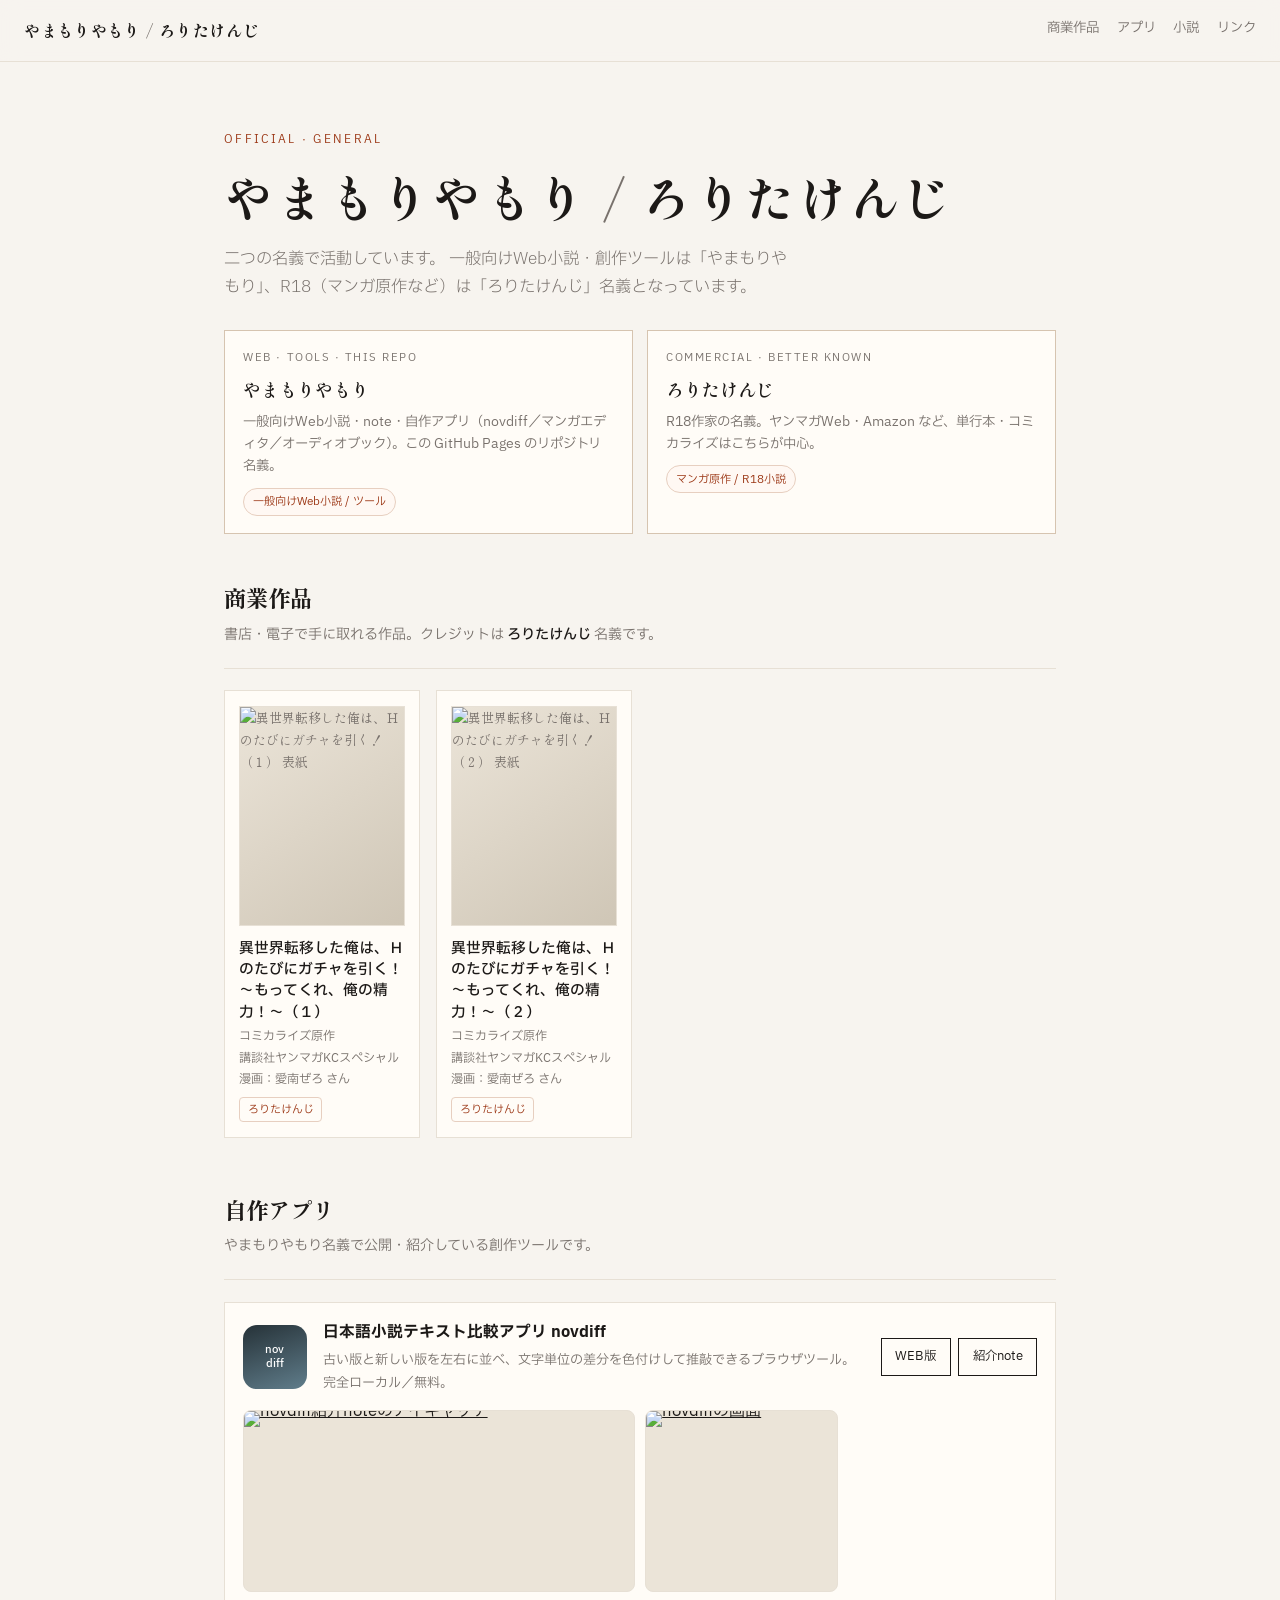
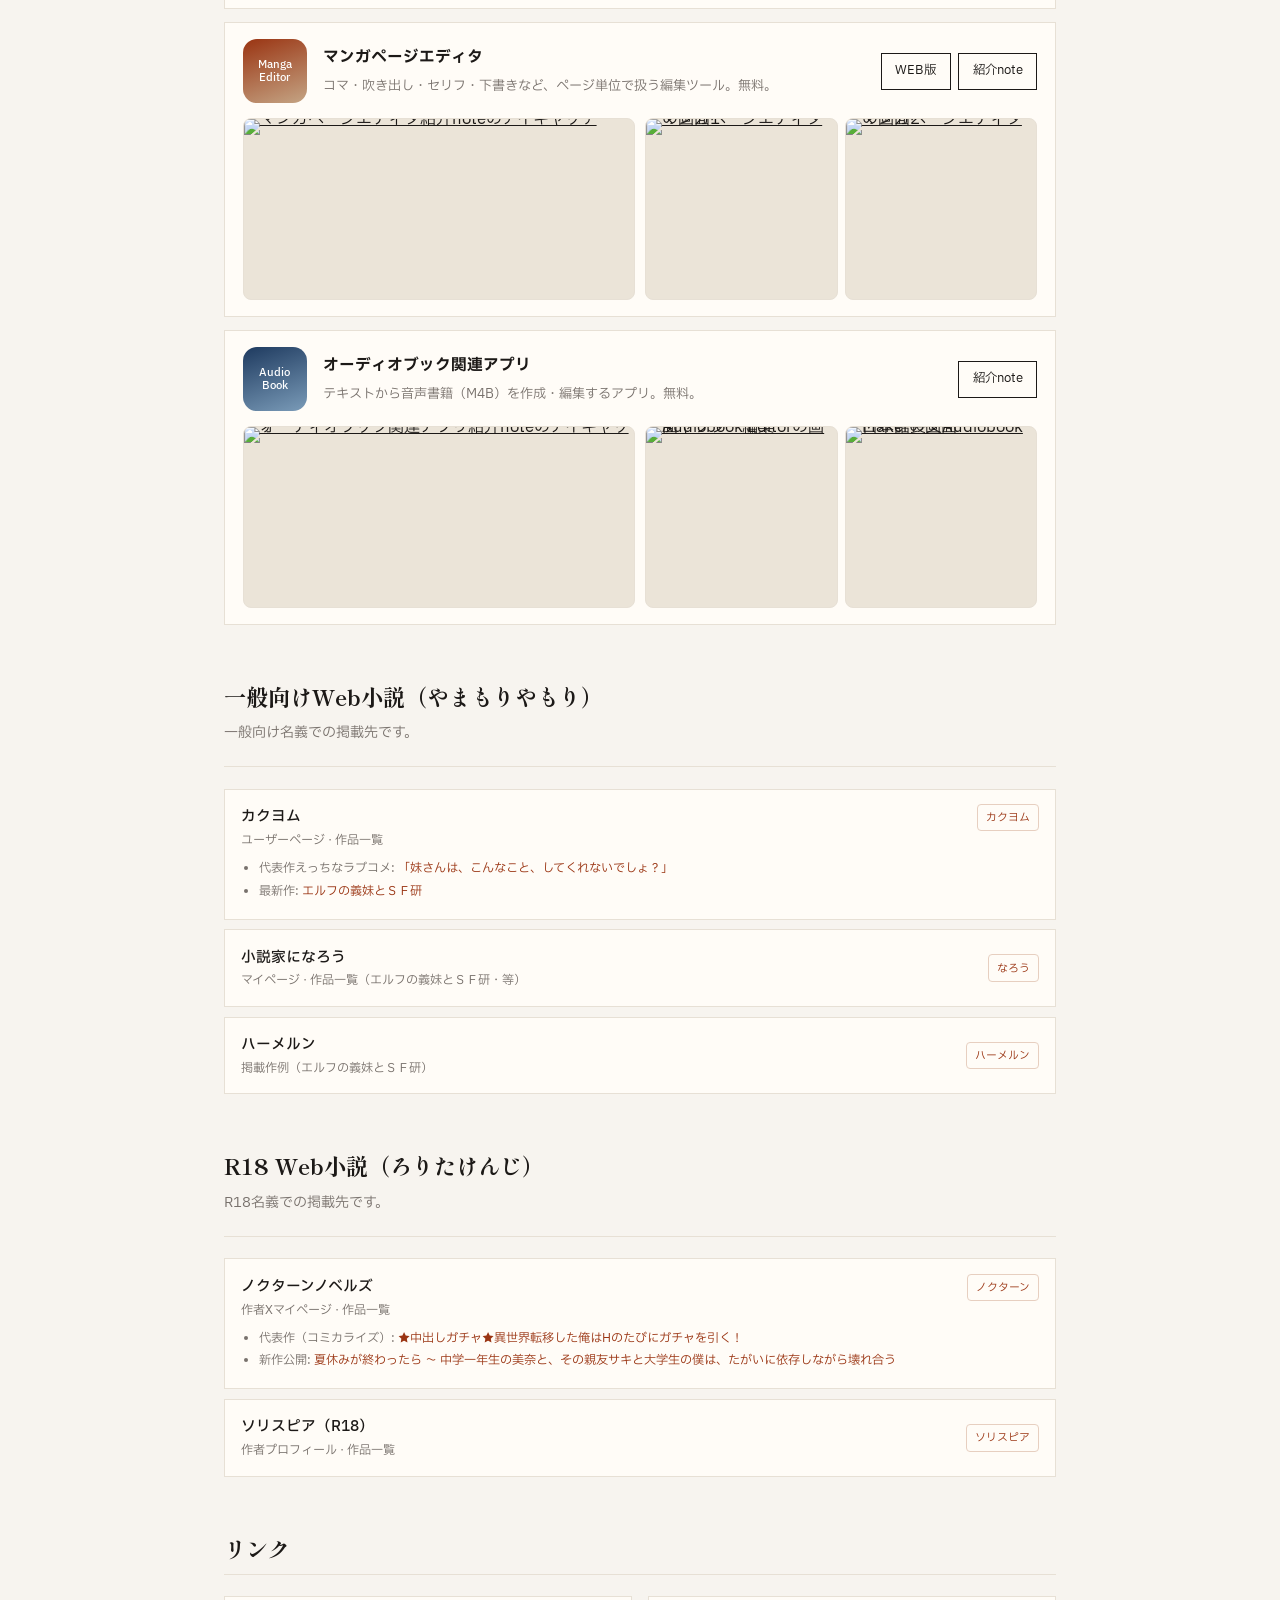
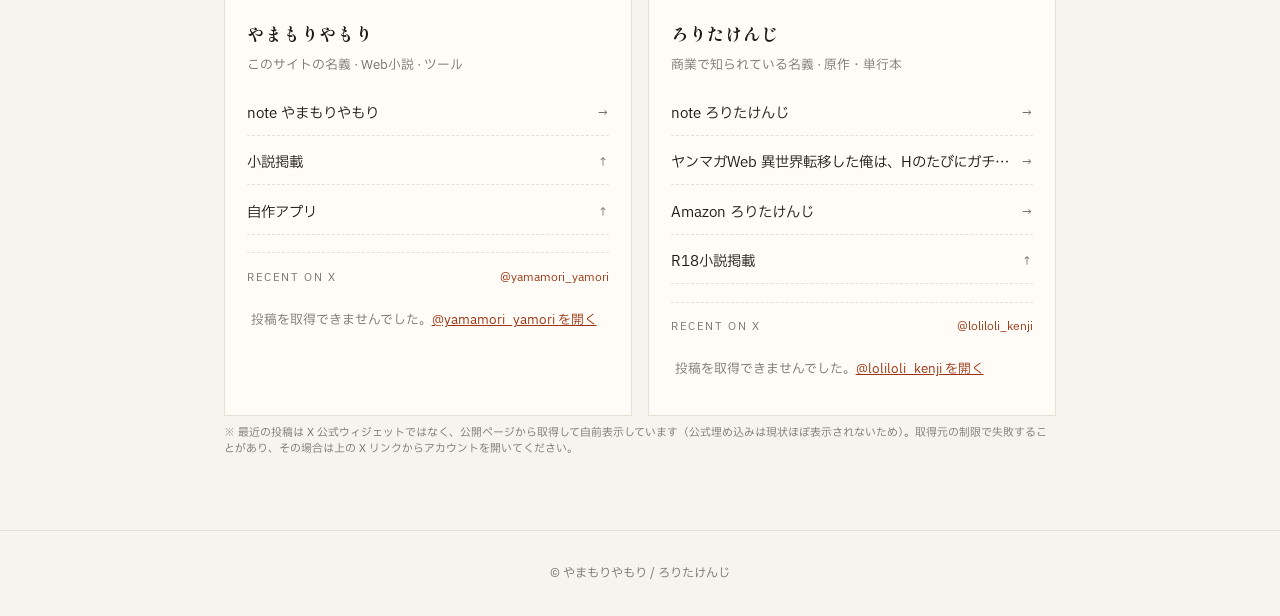
==== apps/index.html @ 070e30b6 "ogp add" ====
<!DOCTYPE html>
<html lang="ja">
<head>
<meta charset="UTF-8" />
<meta name="viewport" content="width=device-width, initial-scale=1" />
<title>自作アプリ | やまもりやもり / ろりたけんじ</title>
<meta name="description" content="やまもりやもり名義の自作アプリ（novdiff・マンガエディタ・オーディオブックなど）。" />
<meta name="theme-color" content="#f7f4ef" />
<link rel="canonical" href="https://yamamori-yamori.github.io/mypage/apps/" />
<meta property="og:site_name" content="やまもりやもり / ろりたけんじ" />
<meta property="og:type" content="website" />
<meta property="og:url" content="https://yamamori-yamori.github.io/mypage/apps/" />
<meta property="og:title" content="自作アプリ | やまもりやもり / ろりたけんじ" />
<meta property="og:description" content="やまもりやもり名義の自作アプリ（novdiff・マンガエディタ・オーディオブックなど）。" />
<meta property="og:image" content="https://yamamori-yamori.github.io/mypage/ogp.jpg?v=20260720" />
<meta property="og:image:secure_url" content="https://yamamori-yamori.github.io/mypage/ogp.jpg?v=20260720" />
<meta property="og:image:type" content="image/jpeg" />
<meta property="og:image:width" content="1200" />
<meta property="og:image:height" content="630" />
<meta property="og:image:alt" content="やまもりやもり / ろりたけんじ 公式ページ" />
<meta property="og:locale" content="ja_JP" />
<meta name="twitter:card" content="summary_large_image" />
<meta name="twitter:title" content="自作アプリ | やまもりやもり / ろりたけんじ" />
<meta name="twitter:description" content="やまもりやもり名義の自作アプリ（novdiff・マンガエディタ・オーディオブックなど）。" />
<meta name="twitter:image" content="https://yamamori-yamori.github.io/mypage/ogp.jpg?v=20260720" />
<meta name="twitter:image:alt" content="やまもりやもり / ろりたけんじ 公式ページ" />
<link rel="image_src" href="https://yamamori-yamori.github.io/mypage/ogp.jpg?v=20260720" />
<style>
  body {
    margin: 0;
    min-height: 100vh;
    display: grid;
    place-items: center;
    font-family: "Hiragino Sans", "Noto Sans JP", sans-serif;
    background: #f7f4ef;
    color: #1c1917;
  }
  a { color: #9a3412; }
  p { line-height: 1.7; text-align: center; padding: 1.5rem; }
</style>
<script>
  // Bots (note/X) read OGP above without running JS.
  // Humans go to the apps section on the main page.
  location.replace("../#apps");
</script>
</head>
<body>
  <p>
    <a href="../#apps">自作アプリセクションへ移動</a><br />
    （自動で移動しない場合はリンクをタップ）
  </p>
</body>
</html>
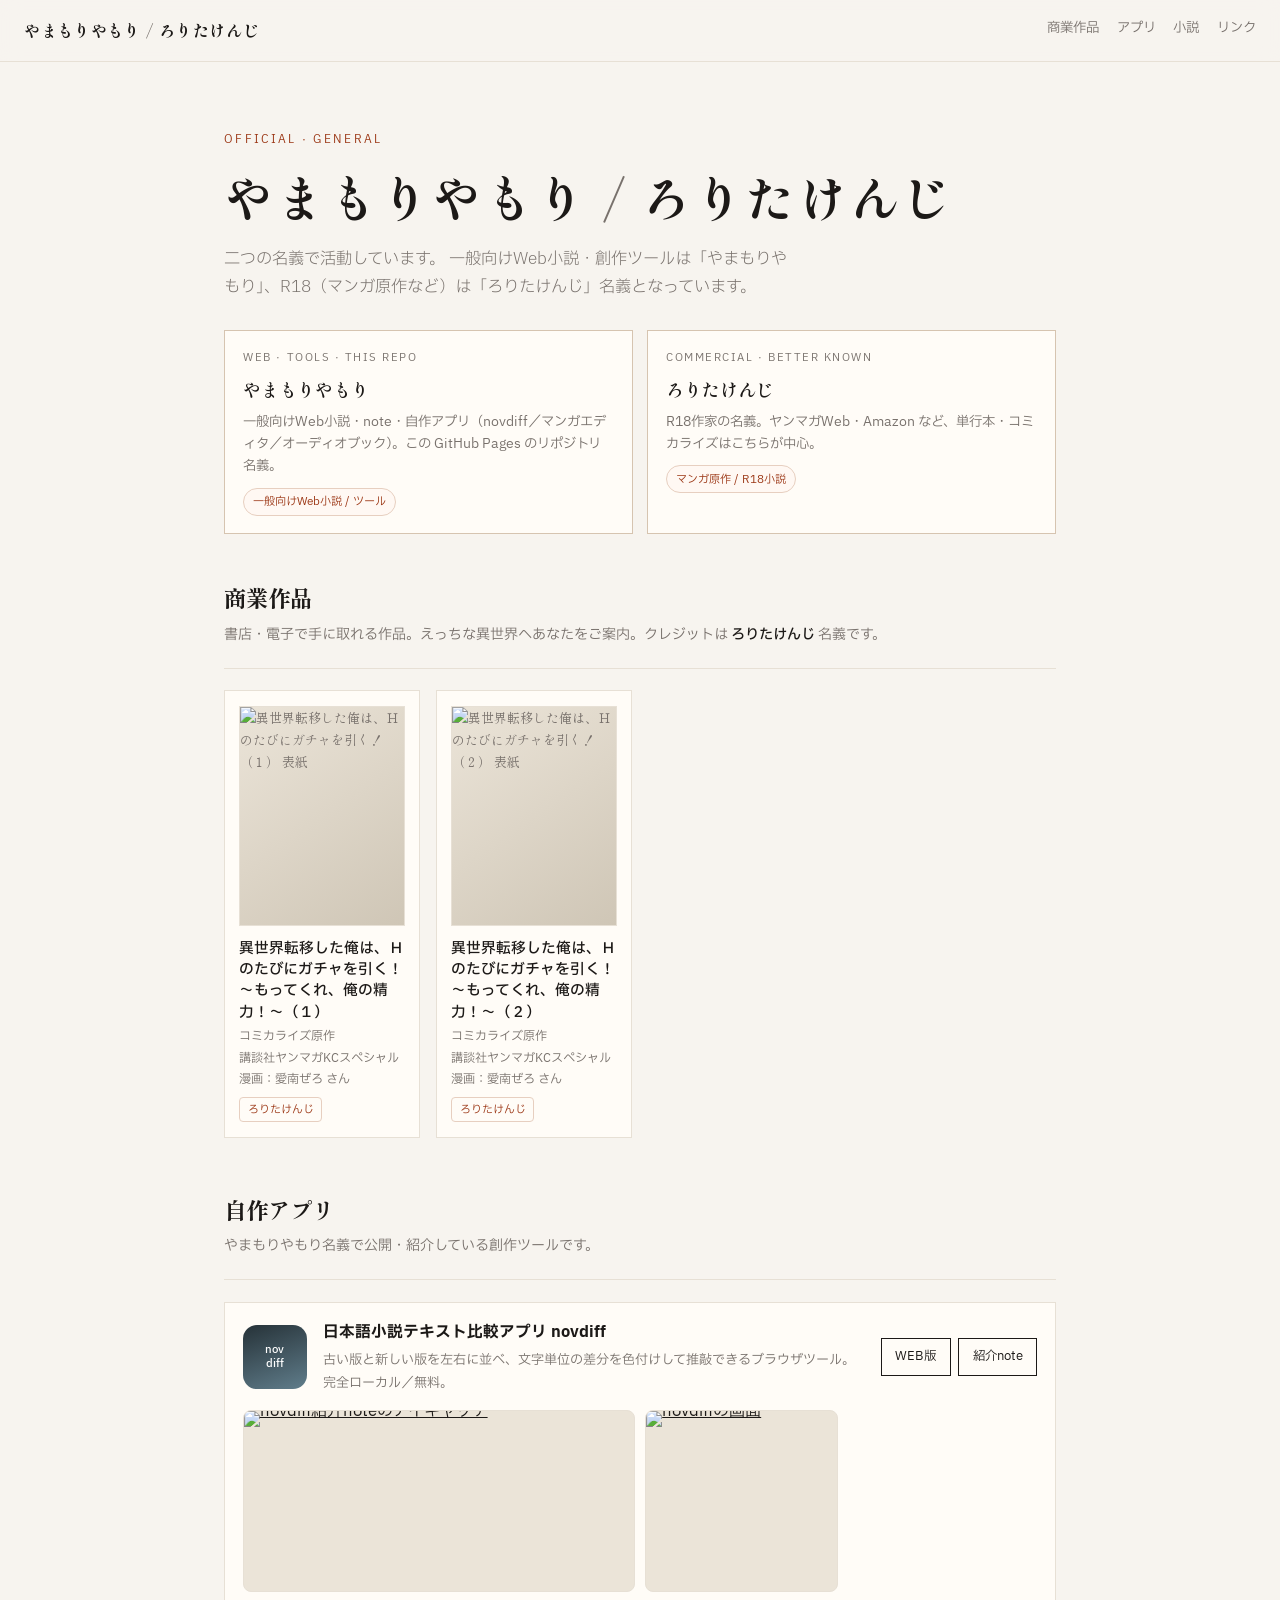
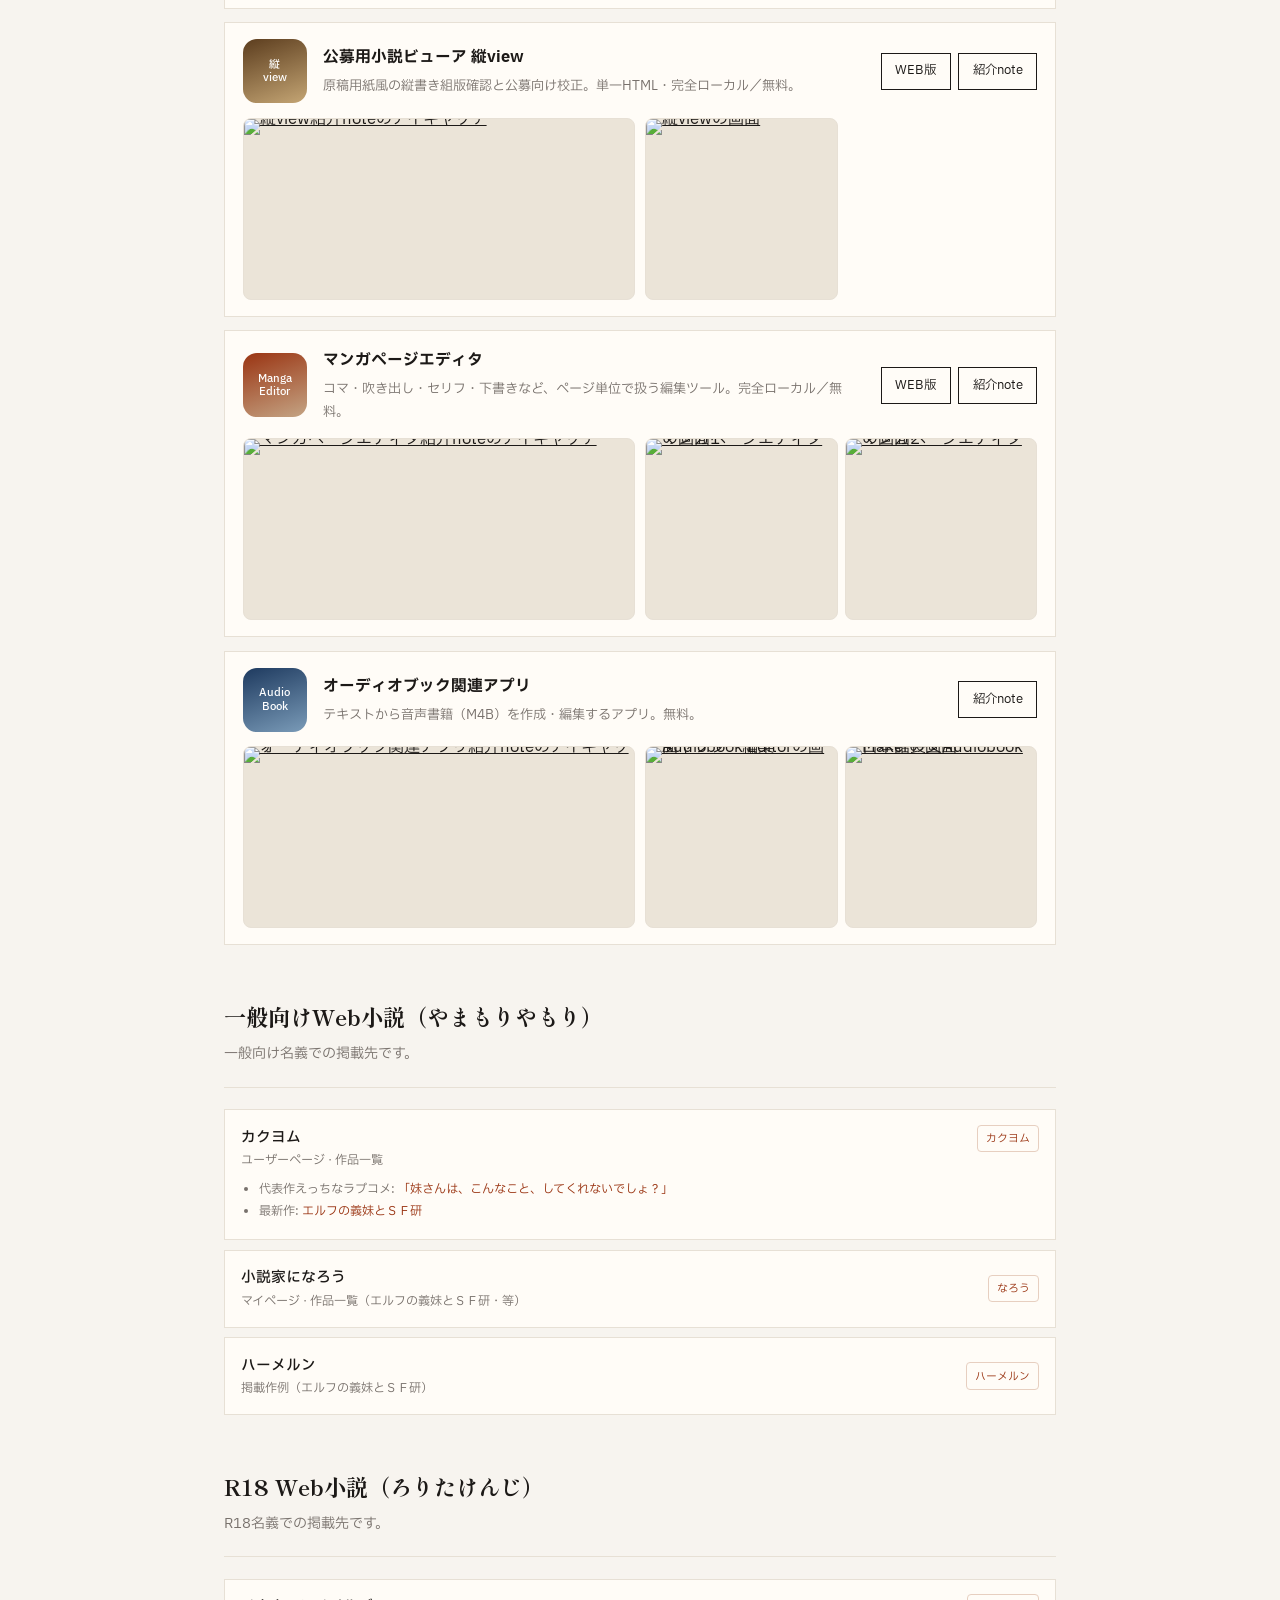
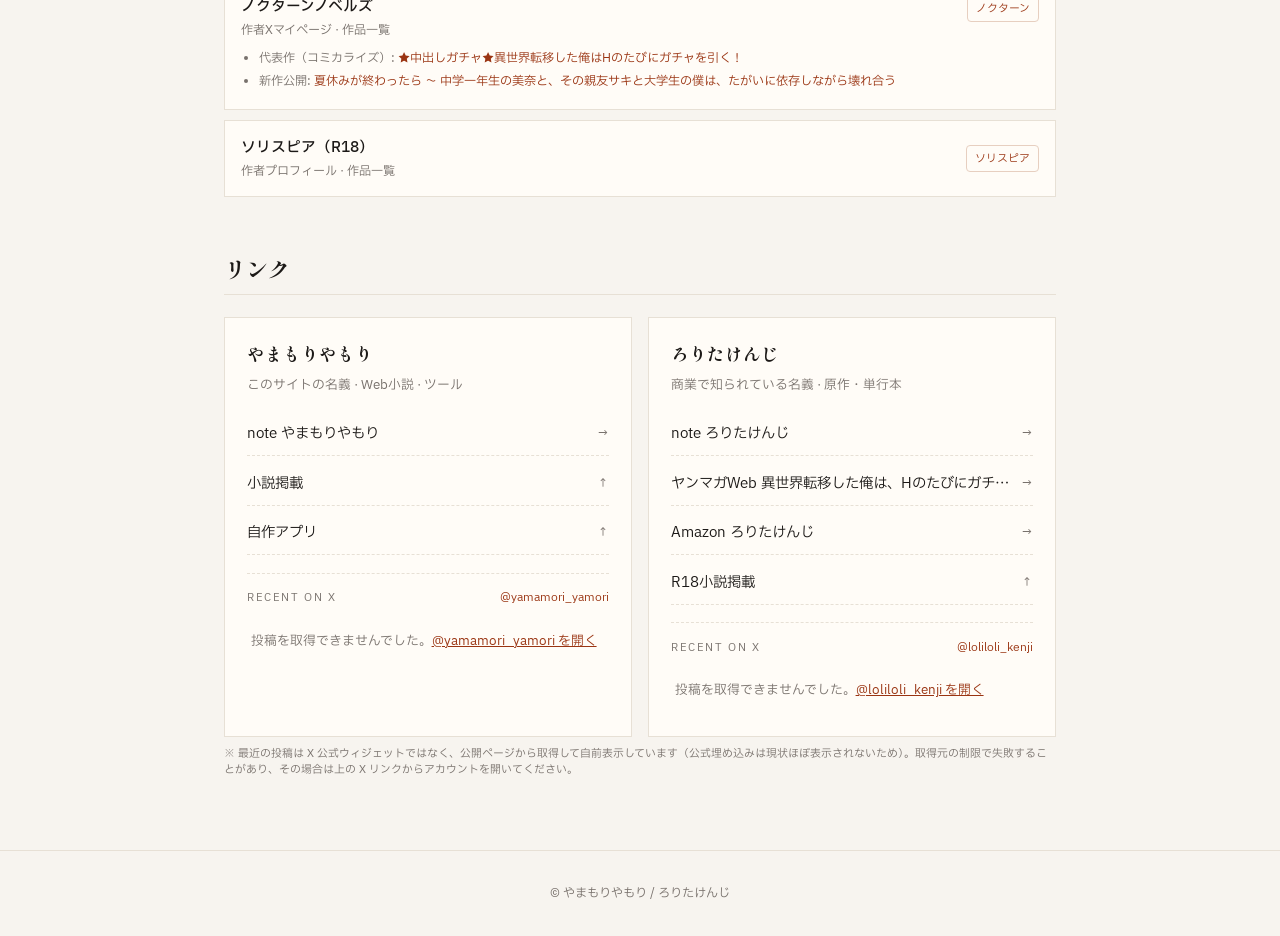
==== commit 59d4ed93: "handoff from dev mypage 2026-07-26 21:25" ====
--- a/apps/index.html
+++ b/apps/index.html
@@ -12,8 +12,8 @@
 <meta property="og:url" content="https://yamamori-yamori.github.io/mypage/apps/" />
 <meta property="og:title" content="自作アプリ | やまもりやもり / ろりたけんじ" />
 <meta property="og:description" content="やまもりやもり名義の自作アプリ（novdiff・マンガエディタ・オーディオブックなど）。" />
-<meta property="og:image" content="https://yamamori-yamori.github.io/mypage/ogp.jpg?v=20260720" />
-<meta property="og:image:secure_url" content="https://yamamori-yamori.github.io/mypage/ogp.jpg?v=20260720" />
+<meta property="og:image" content="https://yamamori-yamori.github.io/mypage/ogp.jpg?v=20260720x" />
+<meta property="og:image:secure_url" content="https://yamamori-yamori.github.io/mypage/ogp.jpg?v=20260720x" />
 <meta property="og:image:type" content="image/jpeg" />
 <meta property="og:image:width" content="1200" />
 <meta property="og:image:height" content="630" />
@@ -22,9 +22,9 @@
 <meta name="twitter:card" content="summary_large_image" />
 <meta name="twitter:title" content="自作アプリ | やまもりやもり / ろりたけんじ" />
 <meta name="twitter:description" content="やまもりやもり名義の自作アプリ（novdiff・マンガエディタ・オーディオブックなど）。" />
-<meta name="twitter:image" content="https://yamamori-yamori.github.io/mypage/ogp.jpg?v=20260720" />
+<meta name="twitter:image" content="https://yamamori-yamori.github.io/mypage/ogp.jpg?v=20260720x" />
 <meta name="twitter:image:alt" content="やまもりやもり / ろりたけんじ 公式ページ" />
-<link rel="image_src" href="https://yamamori-yamori.github.io/mypage/ogp.jpg?v=20260720" />
+<link rel="image_src" href="https://yamamori-yamori.github.io/mypage/ogp.jpg?v=20260720x" />
 <style>
   body {
     margin: 0;
